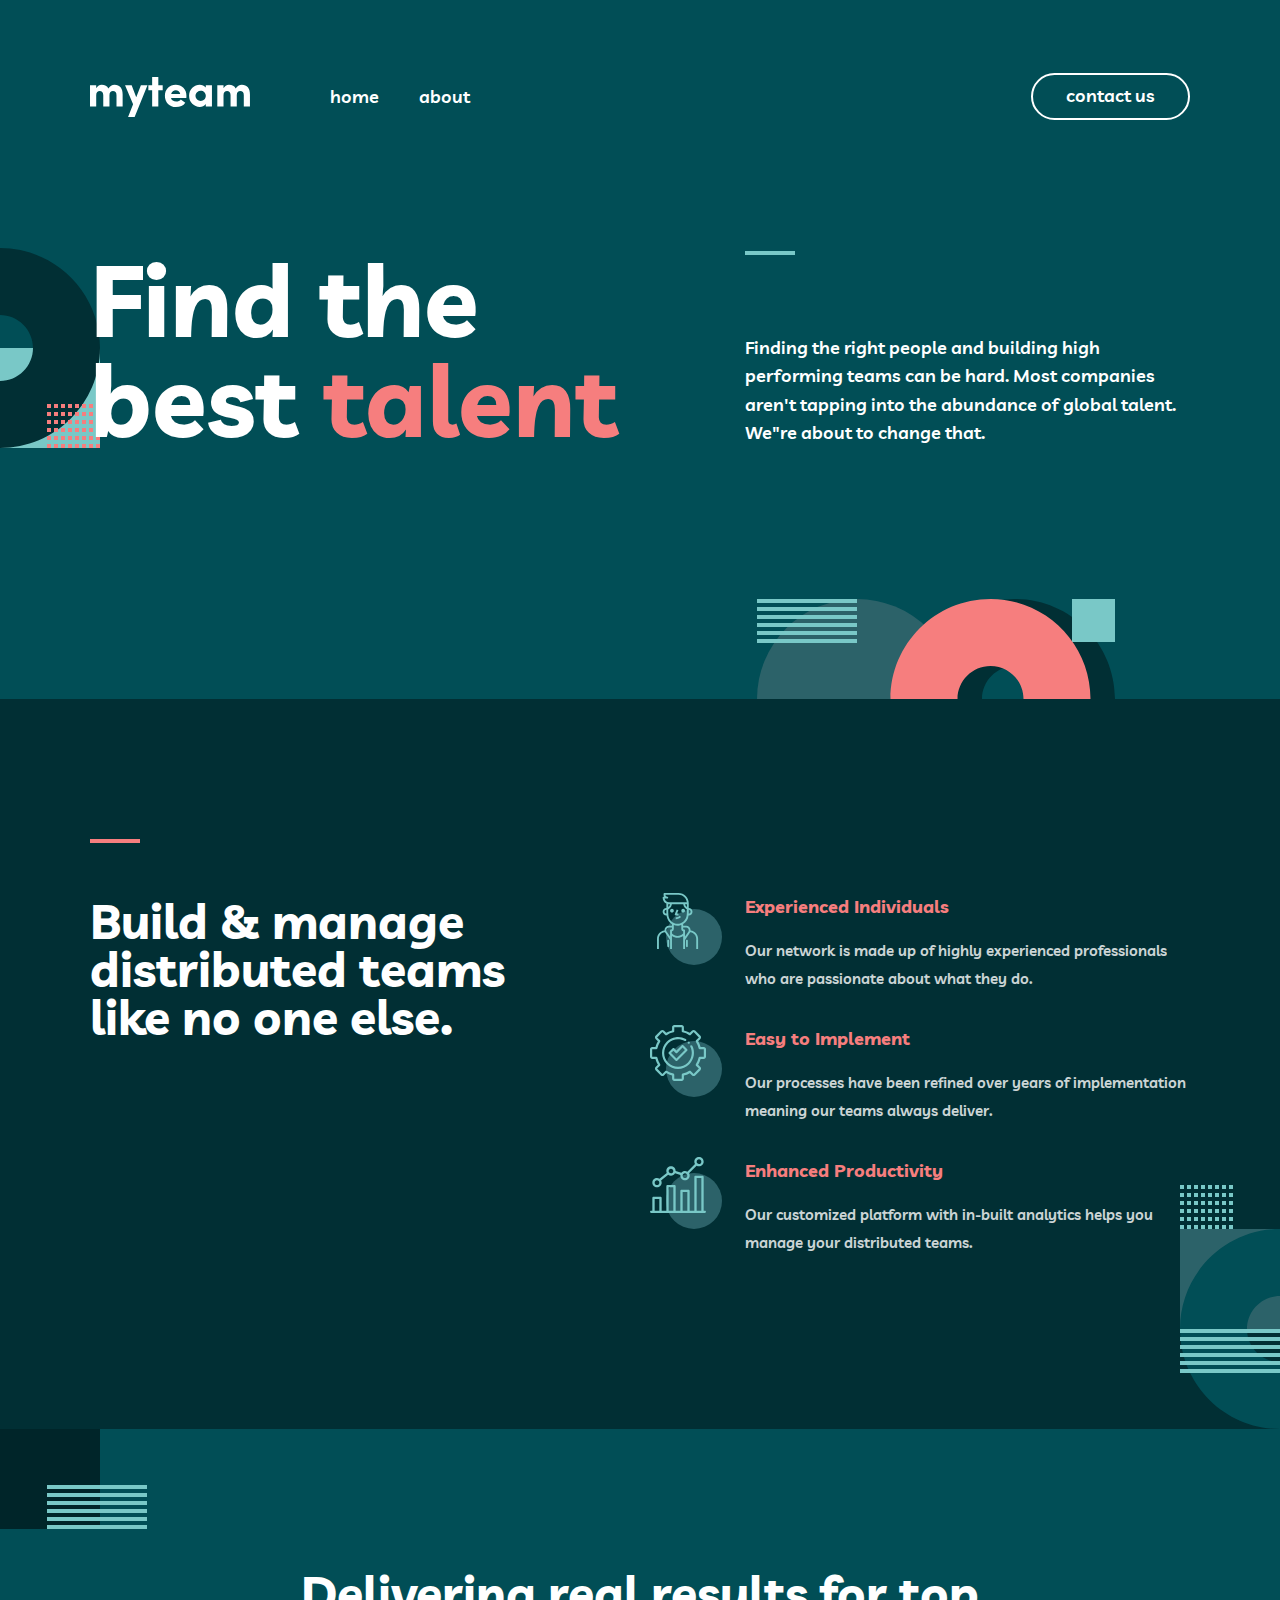
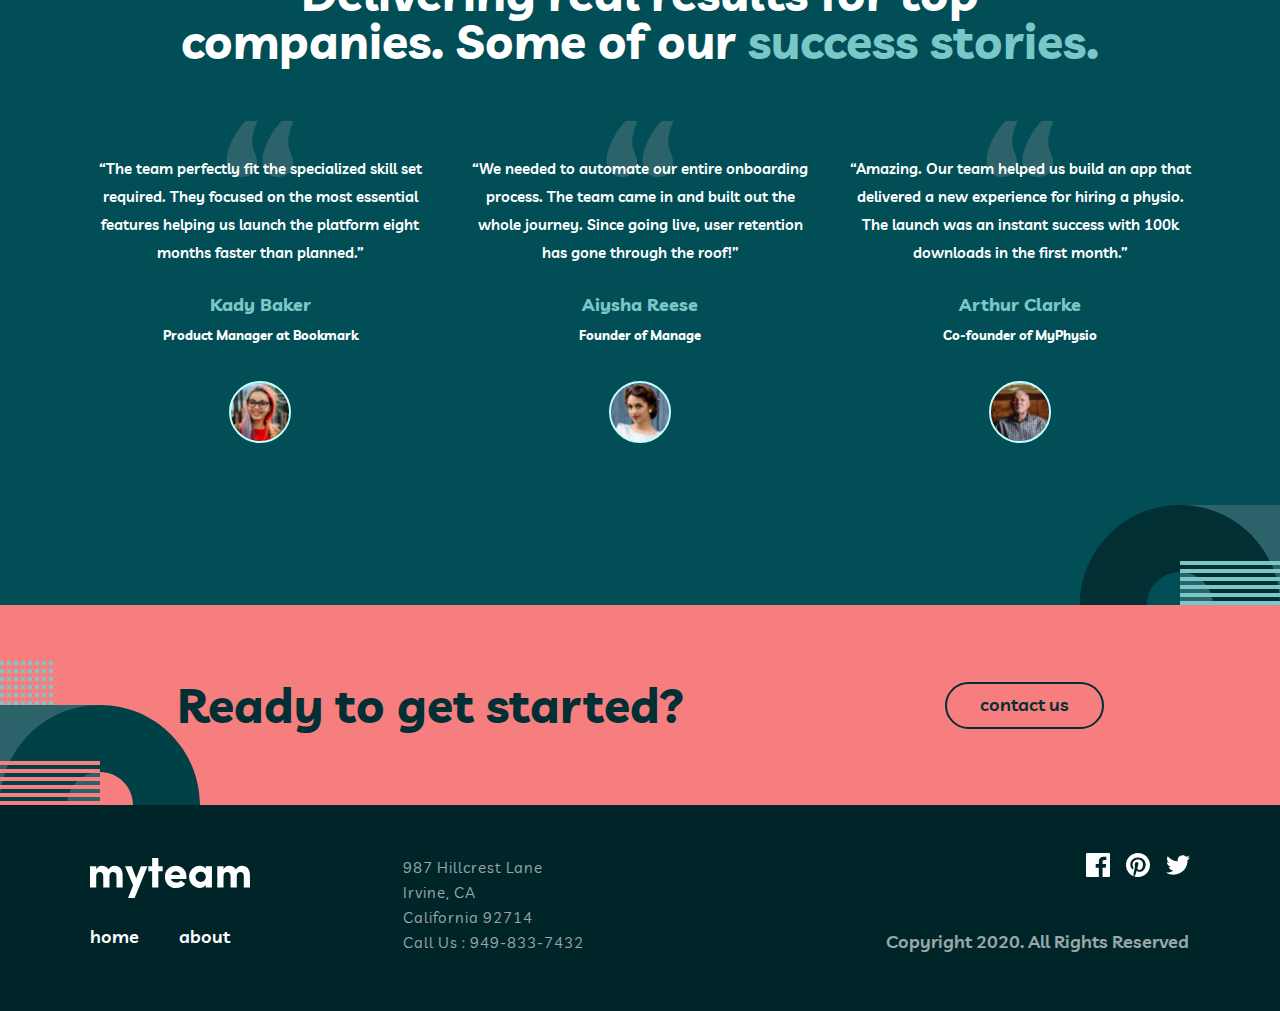
==== index.html @ 6adf0f61 "My team" ====
<!DOCTYPE html>
<html lang="en">
<head>
    <meta charset="UTF-8">
    <meta http-equiv="X-UA-Compatible" content="IE=edge">
    <meta name="viewport" content="width=device-width, initial-scale=1.0">
    <title>My Team</title>
    <link rel="stylesheet" href="./css/style.css">
</head>
<body>
      <!-- HEADER -->
      <header class="header">
        <div class="header__container container">
          <!-- LOGO -->
          <a class="logo-link" href="index.html">
            <img class="logo-link__image" src="./images/myteam-logo.svg" alt="My team logo" width="160" height="40">
          </a>
          <!-- NAV -->
          <nav class="sitenav">
            <ul class="sitenav__list">
              <li class="sitenav__item">
                <a class="sitenav__link" href="#">home</a>
              </li>
              <li class="sitenav__item">
                <a class="sitenav__link sitenav__link--active" href="#">about</a>
              </li>
            </ul>
          </nav>
      <!-- HEADER BTN -->
        <a href="#" class="btn header-btn btn-light">
             contact us 
        </a>
        </div>
      </header>
      <!-- MAIN -->
      <main class="main">
        <!-- HERO -->
         <section class="hero">
            <div class="hero-container container">
              <div class="hero__title-wrapper">
                <h1 class="hero__title">
                    Find the <br> best <span class="text-primary">talent</span>
                </h1>
              </div>
                <div class="hero__info">
                    <hr class="hero__divider site-divider">
                    <p class="hero__description">
                    Finding the right people and building high performing teams can be hard. Most companies aren't tapping into the abundance of global talent. We"re about to change that.
                    </p>
                </div>
            </div>
        </section>
        <!-- FEATURES -->
        <section class="features">
            <div class="features__container container">
                <div class="features__info-title"> 
                    <div class="site-divider features__divider"></div>
                    <h2 class="features__title">
                      Build & manage distributed teams like no one else.
                    </h2>
                  </div>
                  <div class="features__list-wrapper">
                    <ul class="features__list">
                      <div class="features__item">
                        <img class="features__image" src="./images/features-1.svg" alt="Experienced Individuals" width="72" height="72"/>
                        <div class="features__info-wrapper">
                            <h3 class="features__item-title">Experienced Individuals</h3>
                            <p class="features__item-description">
                            Our network is made up of highly experienced professionals
                            who are passionate about what they do.</p>
                        </div>
                      </div>
                      <div class="features__item">
                          <img class="features__image" src="./images/features-2.svg" alt="Easy to Implement"  width="72" height="72"/>
                        <div class="features__info-wrapper">
                          <h3 class="features__item-title">Easy to Implement</h3>
                          <p class="features__item-description">Our processes have been refined over years of implementation meaning our teams always deliver.</p>
                        </div>
                      </div>
                      <div class="features__item">
                        <img class="features__image"  src="./images/features-3.svg"  alt="Enhanced Productivity"  width="72" height="72"/>
                        <div class="features__info-wrapper">
                          <h3 class="features__item-title">Enhanced Productivity</h3>
                          <p class="features__item-description">Our customized platform with in-built analytics helps you manage your  distributed teams.</p>
                        </div>
                      </div>
                    </ul>
                  </div>
            </div>
        </section>
        <!-- RESULtS -->
        <section class="results">
            <div class="results-container container">
                    <h2 class="results__heading">Delivering real results for top <br> companies. Some of our <span class="text-secondary">success stories.</span></h2>               
                    <div class="results__wrapper">
                        <div class="results__wrapper-col-3">
                            <img class="results__wrapper-images" src="./images/____remax____.svg" alt="Kady Baker" width="67" height="56">
                           <div class="results-remax">
                            <p class="results__wrapper-description"> “The team perfectly fit the specialized skill set required. They focused on the most essential features helping us launch the platform eight months faster than planned.”</p>
                            <h4 class="results__wrapper-title">Kady Baker</h4>
                            <h5 class="results__wrapper-remaxx">Product Manager at Bookmark</h5>
                            <img class="results__wrapper-remax" src="./images/kady.svg" alt="maneger" width="62" height="62">
                           </div>
                        </div>
                        <div class="results__wrapper-col-3">
                            <img class="results__wrapper-images" src="./images/____remax____.svg" alt="Kady Baker" width="67" height="56">
                           <div class="results-remax">
                            <p class="results__wrapper-description">“We needed to automate our entire onboarding process. The team came in and built out the whole journey. Since going live, user retention has gone through the roof!”</p>
                            <h4 class="results__wrapper-title">Aiysha Reese</h4>
                            <h5 class="results__wrapper-remaxx">Founder of Manage</h5>
                            <img class="results__wrapper-remax" src="./images/aisha.svg" alt="maneger" width="62" height="62">
                           </div>
                        </div>
                        <div class="results__wrapper-col-3">
                            <img class="results__wrapper-images" src="./images/____remax____.svg" alt="Kady Baker" width="67" height="56">
                           <div class="results-remax">
                            <p class="results__wrapper-description">“Amazing. Our team helped us build an app that delivered a new experience for hiring a physio. The launch was an instant success with 100k downloads in the first month.”</p>
                            <h4 class="results__wrapper-title">Arthur Clarke</h4>
                            <h5 class="results__wrapper-remaxx">Co-founder of MyPhysio</h5>
                            <img class="results__wrapper-remax" src="./images/arthur.svg" alt="maneger" width="62" height="62">
                           </div>
                        </div>
                    </div>
            </div>
        </section>
        <!-- STARTED -->
        <section class="started drop">
            <div class="started-container container">
                <h2 class="started__title">Ready to get started?</h2>
                 <a class="btn started-btn dark-btn" href="#">contact us</a>
            </div>
        </section>
     </main>
     <!-- FOOTER -->
      <footer class="footer">
        <div class="footer-container container">
            <ul class="footer-list">
                <a class="footer__list-logo" href="#">
                    <img class="footer__logo-image" src="./images/myteam-logo.svg" alt="My team logo" height="40" width="160">
                </a>
             <div class="footer__list-page">
                <li class="footer__item"><a class="footer__list-link" href="index.html">home</a></li>
                <li class="footer__item"><a class="footer__list-link" href="#">about</a></li>
             </div>
            </ul>
             <div class="footer-wrapper">
                <ul class="footer__wrapper-list">
                    <li class="footer__wrapper-item">987  Hillcrest Lane</li>
                    <li class="footer__wrapper-item">Irvine, CA </li>
                    <li class="footer__wrapper-item">California 92714</li>
                    <li class="footer__wrapper-item">Call Us : 949-833-7432</li>
                </ul>
             </div>
            <div class="socials">
                <div class="socials__wrap">
                 <a class="socials__link" href="#"><img class="socials-image" src="./images/icon-facebook.svg" alt="facebook" height="24" width="24"></a>
                <a class="socials__link" href="#"><img class="socials-image" src="./images/icon-pinterest.svg" alt="pinterest" height="24" width="24"></a>
                <a class="socials__link" href="#"><img class="socials-image" src="./images/icon-twitter.svg" alt="twitter" height="24" width="24"></a>
                </div>   
                <p class="socials__description">
                    Copyright 2020. All Rights Reserved
                </p>
            </div>
        </div>
      </footer>
</body>
</html>
---- css/style.css ----
/* livvic-regular - latin */
@font-face {
    font-family: 'Livvic';
    font-style: normal;
    font-weight: 400;
    src: local(''),
         url('../fonts/livvic-v13-latin-regular.woff2') format('woff2'), /* Chrome 26+, Opera 23+, Firefox 39+ */
         url('../fonts/livvic-v13-latin-regular.woff') format('woff'); /* Chrome 6+, Firefox 3.6+, IE 9+, Safari 5.1+ */
  }
  /* livvic-500italic - latin */
  @font-face {
    font-family: 'Livvic';
    font-style: italic;
    font-weight: 500;
    src: local(''),
         url('../fonts/livvic-v13-latin-500italic.woff2') format('woff2'), /* Chrome 26+, Opera 23+, Firefox 39+ */
         url('../fonts/livvic-v13-latin-500italic.woff') format('woff'); /* Chrome 6+, Firefox 3.6+, IE 9+, Safari 5.1+ */
  }
  /* livvic-600 - latin */
  @font-face {
    font-family: 'Livvic';
    font-style: normal;
    font-weight: 600;
    src: local(''),
         url('../fonts/livvic-v13-latin-600.woff2') format('woff2'), /* Chrome 26+, Opera 23+, Firefox 39+ */
         url('../fonts/livvic-v13-latin-600.woff') format('woff'); /* Chrome 6+, Firefox 3.6+, IE 9+, Safari 5.1+ */
  }
  /* livvic-700 - latin */
  @font-face {
    font-family: 'Livvic';
    font-style: normal;
    font-weight: 700;
    src: local(''),
         url('../fonts/livvic-v13-latin-700.woff2') format('woff2'), /* Chrome 26+, Opera 23+, Firefox 39+ */
         url('../fonts/livvic-v13-latin-700.woff') format('woff'); /* Chrome 6+, Firefox 3.6+, IE 9+, Safari 5.1+ */
  }
  /* livvic-700italic - latin */
  @font-face {
    font-family: 'Livvic';
    font-style: italic;
    font-weight: 700;
    src: local(''),
         url('../fonts/livvic-v13-latin-700italic.woff2') format('woff2'), /* Chrome 26+, Opera 23+, Firefox 39+ */
         url('../fonts/livvic-v13-latin-700italic.woff') format('woff'); /* Chrome 6+, Firefox 3.6+, IE 9+, Safari 5.1+ */
  }
  *,
  *::before,
  *::after {
    margin: 0;
    padding: 0;
    box-sizing: border-box;
  }
  html
  {
    height: 100%;
    font-size: 62.5%;
  }
  ul, ol
  {
    list-style: none;
  }
  a
  {
    text-decoration: none;
  }
  img
  {
    display: flex;
  }
  body
  {
    font-weight: 600;
    font-size: 1.8rem;
    line-height: 2.8rem;
    color: #FFFFFF;
    height: 100%;
    display: flex;
    flex-direction: column;
    background-color: #014E56;
    font-family: 'Livvic', Arial, Helvetica, sans-serif;
  }
  .btn
  {
    display: inline-block;
    border-radius: 24px;
    border: 2px solid transparent;
    padding: 9px 33px 11px;
    line-height: initial;
    transition: 0.3s ease;
  }
  .header-btn {
    color: #fff;
    border-color: #fff;
  }
  .btn-light:hover
  {
     color:#002529;
     background-color: #FFFFFF;
  }
  .btn-light:active
  {
     opacity: 0.5;
     background-color: transparent;
     border-color: #fff;
     color: #fff;
  }
  .container
  {
    width: 100%;
    max-width: 1160px;
    margin-right: auto;
    margin-left: auto;
    padding-right: 3rem;
    padding-left: 3rem;
  }
  .main
  {
    flex-grow: 1;
  }
  .header 
  {
    padding: 7.3rem 0;
  }
  .header__container 
  {
    display: flex;
    align-items: center;
    justify-content: space-between;
  }
  .logo-link {
    margin-right: 8rem;
  }
  .sitenav {
    margin-right: auto;
  }
  .sitenav__list {
    display: flex;
  }
  .sitenav__item:not(:last-child) {
    margin-right: 4rem;
  }
  .sitenav__link {
   color: #fff;
   transition: 0.3s ease;
  }
  .sitenav__link:hover
  {
    color: #F67E7E;
  }
  /* HERO */
  .hero {
    background: url('../images/hero-left.svg'),
    url('../images/hero-bottom.svg'); 
    background-repeat: no-repeat;
    background-position: left top 55px, right 16.5rem bottom;
    padding-top: 5.6rem;    
    padding-bottom: 25rem;
  }
.hero-container {
    display: flex;
    align-items: center;
    justify-content: space-between;
  }
.hero__title-wrapper{
    width: 635px;
  }
  .hero__title
  {
    font-size: 10rem;
    line-height: 1;
  }
.text-primary {
    color: #F67E7E;
  }
.hero__info {
    width: 445px;
  }
.hero__divider 
  {
    margin-bottom: 7.9rem; 
  }
.site-divider {
    width: 50px;
    height: 4px;
    background-color: #79c8c7;
    border: 0;
  }
.hero__description {
    line-height: 1.56;
  }
/* FEATURES */
.features {
    background-color: #012f34;
    background-image: url('../images/features-bottom.svg');
    padding: 14rem 0;
    background-repeat: no-repeat;
    background-position: right bottom;
  }
  
  .features__container {
    display: flex;
    justify-content: space-between;
  }
  
  .features__info-title {
    width: 445px;
  }
  
  .features__divider {
    background-color: #f67e7e;
    margin-bottom: 5.4rem;
  }
  
  .features__title {
    font-size: 4.8rem;
    line-height: 1;
  }
  .features__list-wrapper {
    margin-top: 5.4rem;
    width: 540px;
  }
  .features__item {
    display: flex;
    gap: 23px;
  }
  .features__item{
    margin-bottom: 3.2rem;
  }
  .features__item-title {
    color: #f67e7e;
    font-size: 1.8rem;
    margin-bottom: 1.6rem;
  }
  .features__item-description {
    font-size: 1.5rem;
    opacity: 0.8;
    mix-blend-mode: normal;
  }
  /* RESULTS */
  .results {
    padding: 14rem 0;
    background: url('../images/reviews-bg-left.svg'),
    url('../images/reviews-bg-right.svg');
    background-repeat: no-repeat;
    background-position: left top, right  bottom;
}
.results-container {
    justify-content: center;
    align-items: center;
    display: flex;
    flex-wrap: wrap ;
}
.results__heading {
    text-align: center;
    font-size: 48px;
    line-height: 48px;
    margin-bottom: 5.6rem;
}
.text-secondary {
    color: #79C8C7;
}
.results__wrapper {
    display: flex;
    gap: 3rem;
}
.results__wrapper-col-3
{
    text-align: center;
}
.results__wrapper-images 
{
    width: 100%;
}
.results-remax
{
    top: -2.2rem;
    position: relative;
    width: 350px;
}
.results__wrapper-description {
    font-size: 1.5rem;
    margin-bottom: 2.4rem;
}
.results__wrapper-title {
    margin-bottom: 2px;
    color: #79C8C7;
}
.results__wrapper-remax {
    width: 100%;
}
.results__wrapper-remaxx {
    font-size: 1.3rem;
    margin-bottom: 3.2rem;
}
/* STARTED */
.started {
    padding: 7.6rem 0;
    
    background: url('../images/footer.svg');
    background-repeat: no-repeat;
    background-position: left  bottom;
}
.drop
{
    background-color: #F67E7E;
}
.started-container {
    display: flex;
    align-items: center;
    justify-content: center;
    gap: 26rem;
}
.started__title {
    color: #012F34;
    font-size: 4.8rem;
    line-height: 48px;
}
.started-btn {
    color: #012F34;
    border-color: #012F34;
}
.dark-btn:hover {
    background: #012F34;
    color: #FFFFFF;            
}
.dark-btn:active {
    background: #fff;
    color:  #012F34;
    opacity: 0.5;            
}
/* FOOTER */
.footer {
    padding: 48px 0  55px;
    background-color:#002529;
}
.footer-container {
    display: flex;
    align-items: center;
    justify-content: space-between;
}
.footer__list-link {
    color: #fff;
}
.footer__list-page
{
    display: flex;
    gap: 4rem;
}
.footer__logo-image
{
    margin-bottom: 2.5rem;
}
.footer-wrapper
{
    margin-right: 15rem;
}
.socials__wrap
{   
    display: flex;
    margin-bottom: 5.1rem;
    gap: 1.6rem;
    margin-left: 20rem;
}
.socials__description {
    opacity: 0.6;
}
.footer__wrapper-item
{
    letter-spacing: 1px;
    font-size: 1.5rem;
    line-height: 25px;
    font-weight: 500;
    color: #FFFFFF;
    opacity: 0.6;   
}
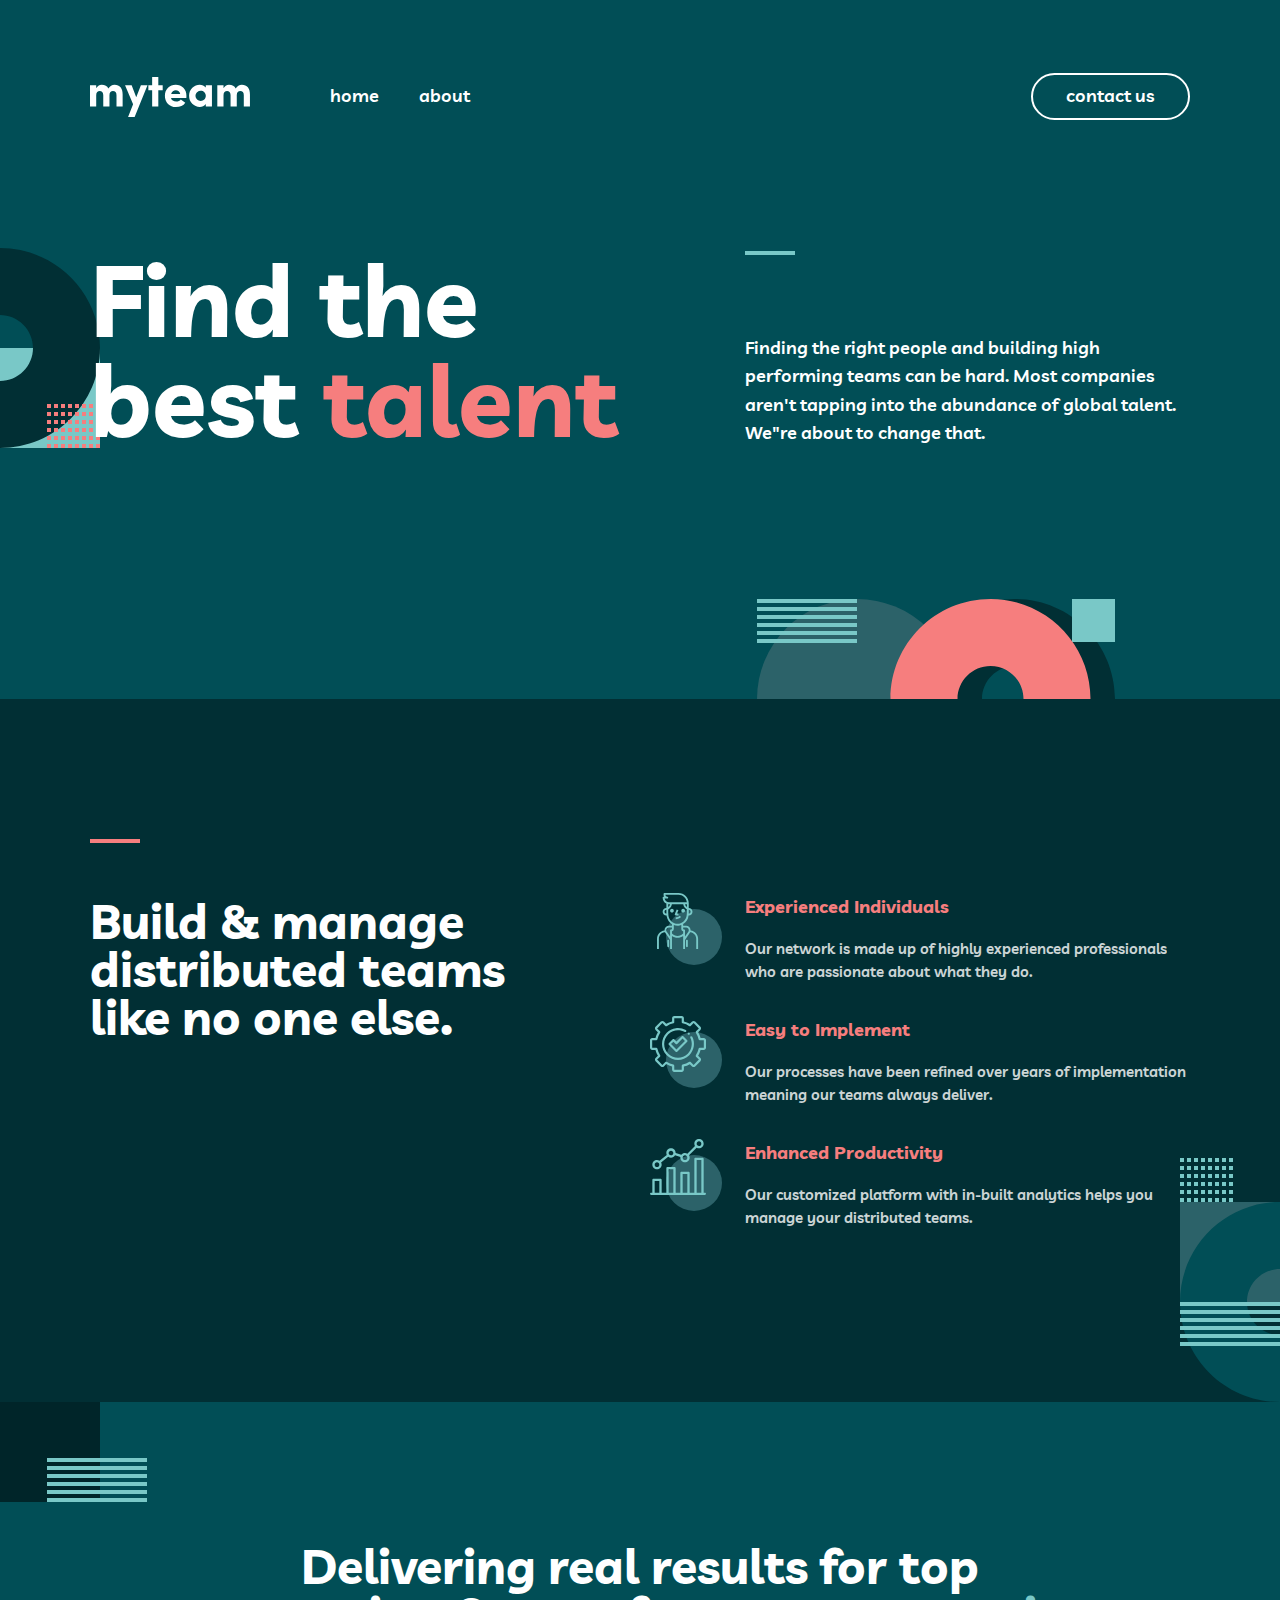
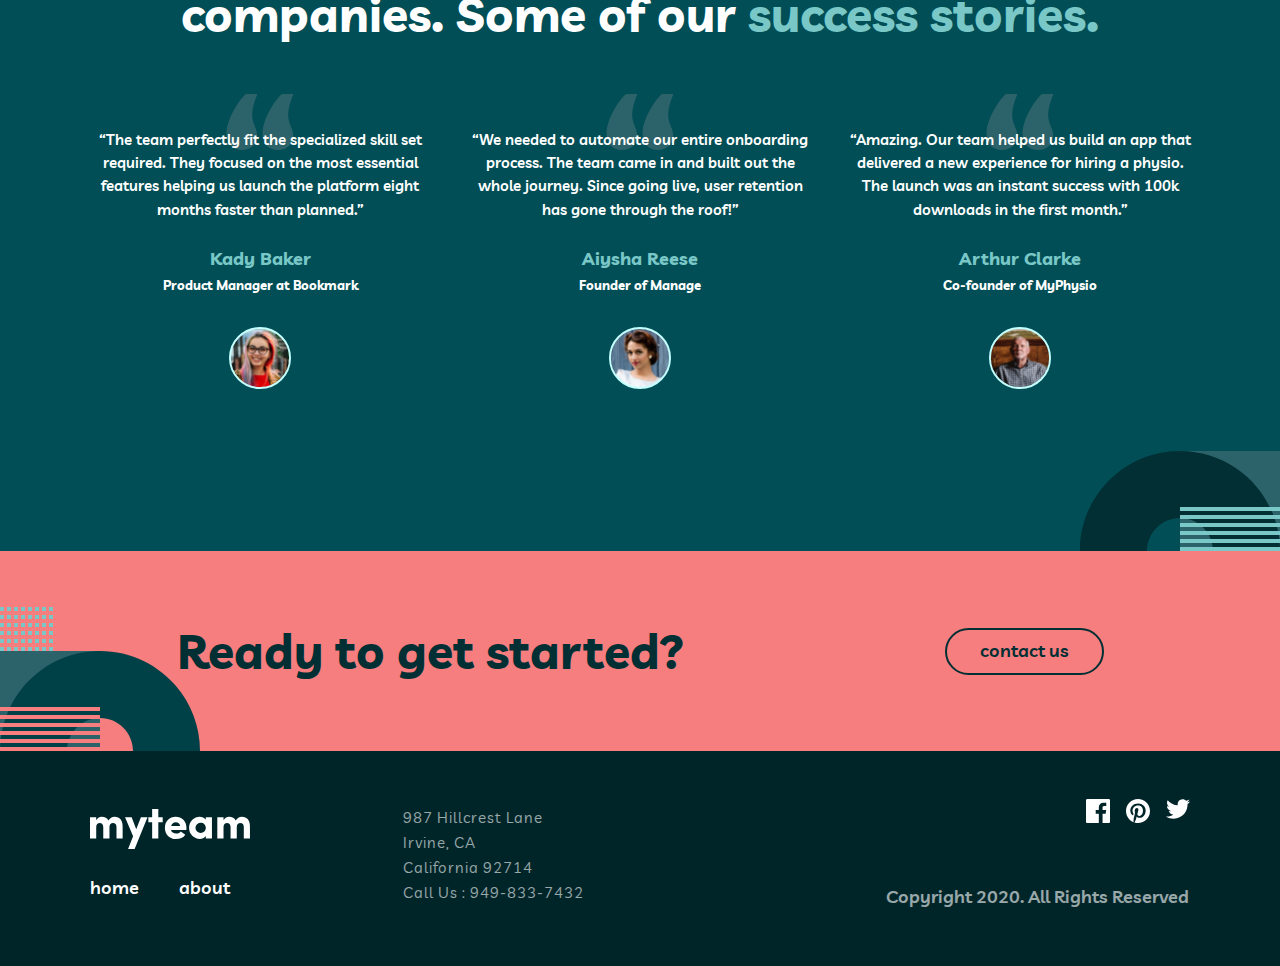
==== commit ffd5be80: "My team" ====
--- a/index.html
+++ b/index.html
@@ -4,7 +4,7 @@
     <meta charset="UTF-8">
     <meta http-equiv="X-UA-Compatible" content="IE=edge">
     <meta name="viewport" content="width=device-width, initial-scale=1.0">
-    <title>My Team</title>
+    <title>My Team | Home</title>
     <link rel="stylesheet" href="./css/style.css">
 </head>
 <body>
@@ -22,12 +22,12 @@
                 <a class="sitenav__link" href="#">home</a>
               </li>
               <li class="sitenav__item">
-                <a class="sitenav__link sitenav__link--active" href="#">about</a>
+                <a class="sitenav__link" href="./pages/about.html">about</a>
               </li>
             </ul>
           </nav>
       <!-- HEADER BTN -->
-        <a href="#" class="btn header-btn btn-light">
+        <a href="./pages/contact.html" class="btn header-btn btn-light">
              contact us 
         </a>
         </div>
@@ -140,7 +140,7 @@
                 </a>
              <div class="footer__list-page">
                 <li class="footer__item"><a class="footer__list-link" href="index.html">home</a></li>
-                <li class="footer__item"><a class="footer__list-link" href="#">about</a></li>
+                <li class="footer__item"><a class="footer__list-link" href="./pages/about.html">about</a></li>
              </div>
             </ul>
              <div class="footer-wrapper">
@@ -153,9 +153,28 @@
              </div>
             <div class="socials">
                 <div class="socials__wrap">
-                 <a class="socials__link" href="#"><img class="socials-image" src="./images/icon-facebook.svg" alt="facebook" height="24" width="24"></a>
-                <a class="socials__link" href="#"><img class="socials-image" src="./images/icon-pinterest.svg" alt="pinterest" height="24" width="24"></a>
-                <a class="socials__link" href="#"><img class="socials-image" src="./images/icon-twitter.svg" alt="twitter" height="24" width="24"></a>
+                <li class="socials__item">
+                  <a class="socials__link" href="#">
+                    <svg width="24" height="24" viewBox="0 0 24 24" fill="none" xmlns="http://www.w3.org/2000/svg">
+                      <path d="M22.675 0H1.325C0.593 0 0 0.593 0 1.325V22.676C0 23.407 0.593 24 1.325 24H12.82V14.706H9.692V11.084H12.82V8.413C12.82 5.313 14.713 3.625 17.479 3.625C18.804 3.625 19.942 3.724 20.274 3.768V7.008L18.356 7.009C16.852 7.009 16.561 7.724 16.561 8.772V11.085H20.148L19.681 14.707H16.561V24H22.677C23.407 24 24 23.407 24 22.675V1.325C24 0.593 23.407 0 22.675 0Z" fill="white"/>
+                      </svg>                      
+                  </a>
+                </li>
+                <li class="socials__item">
+                  <a class="socials__link" href="#">
+                    <svg width="24" height="24" viewBox="0 0 24 24" fill="none" xmlns="http://www.w3.org/2000/svg">
+                      <path d="M12 0C5.373 0 0 5.372 0 12C0 17.084 3.163 21.426 7.627 23.174C7.522 22.225 7.427 20.769 7.669 19.733C7.887 18.796 9.076 13.768 9.076 13.768C9.076 13.768 8.717 13.049 8.717 11.986C8.717 10.318 9.684 9.072 10.888 9.072C11.911 9.072 12.406 9.841 12.406 10.762C12.406 11.791 11.751 13.33 11.412 14.757C11.129 15.951 12.011 16.926 13.189 16.926C15.322 16.926 16.961 14.677 16.961 11.431C16.961 8.558 14.897 6.549 11.949 6.549C8.535 6.549 6.531 9.11 6.531 11.756C6.531 12.787 6.928 13.894 7.424 14.494C7.522 14.613 7.536 14.718 7.507 14.839L7.174 16.199C7.121 16.419 7 16.466 6.772 16.36C5.273 15.662 4.336 13.471 4.336 11.711C4.336 7.926 7.086 4.449 12.265 4.449C16.428 4.449 19.663 7.416 19.663 11.38C19.663 15.516 17.056 18.844 13.436 18.844C12.22 18.844 11.077 18.213 10.686 17.466L9.938 20.319C9.667 21.362 8.936 22.669 8.446 23.465C9.57 23.812 10.763 24 12 24C18.627 24 24 18.627 24 12C24 5.372 18.627 0 12 0Z" fill="white"/>
+                      </svg>                      
+                  </a>
+                </li>
+                <li class="socials__item">
+                  <a class="socials__link" href="#">
+                    <svg width="24" height="20" viewBox="0 0 24 20" fill="none" xmlns="http://www.w3.org/2000/svg">
+                      <path d="M24 2.55699C23.117 2.94899 22.168 3.21299 21.172 3.33199C22.189 2.72299 22.97 1.75799 23.337 0.607986C22.386 1.17199 21.332 1.58199 20.21 1.80299C19.313 0.845986 18.032 0.247986 16.616 0.247986C13.437 0.247986 11.101 3.21399 11.819 6.29299C7.728 6.08799 4.1 4.12799 1.671 1.14899C0.381 3.36199 1.002 6.25699 3.194 7.72299C2.388 7.69699 1.628 7.47599 0.965 7.10699C0.911 9.38799 2.546 11.522 4.914 11.997C4.221 12.185 3.462 12.229 2.69 12.081C3.316 14.037 5.134 15.46 7.29 15.5C5.22 17.123 2.612 17.848 0 17.54C2.179 18.937 4.768 19.752 7.548 19.752C16.69 19.752 21.855 12.031 21.543 5.10599C22.505 4.41099 23.34 3.54399 24 2.55699Z" fill="white"/>
+                      </svg>
+                      
+                </a>
+                </li>
                 </div>   
                 <p class="socials__description">
                     Copyright 2020. All Rights Reserved
--- a/css/style.css
+++ b/css/style.css
@@ -43,6 +43,43 @@
          url('../fonts/livvic-v13-latin-700italic.woff2') format('woff2'), /* Chrome 26+, Opera 23+, Firefox 39+ */
          url('../fonts/livvic-v13-latin-700italic.woff') format('woff'); /* Chrome 6+, Firefox 3.6+, IE 9+, Safari 5.1+ */
   }
+
+  /* --------------------- CUSTOM CSS ------------------------- */
+
+  :root
+  {
+    --primary-light-color:#F67E7E;
+    --primary-midnight-color:#014E56;
+    --primary-white-color: #ffffff;
+
+    --secondary-rapture-blue-color: #79C8C7;
+    --secondary-police-blue-color: #2C6269;
+    --secondary-deep-jungle-green-color:#004047;
+    --secondary-sacramento-state-green-color: #012F34;
+    --secondary-dark-green-color:#002529;
+
+    --main-font-family: 'Livvic', Arial,  Helvetica, sans-serif;
+
+    --main-font-size-1: 1.8rem;
+    --main-font-size-2: 1.5rem;
+
+    --main-font-weight: 600;
+
+    --main-line-height-1: 1.56;
+    --main-line-height-2: 1.67;
+  
+    --h1-large-size: 10rem;
+    --h1-large-line-height: 1;
+     
+    --h1-small-size: 6.4rem;
+    --h1-small-line-height: 0.88;
+  
+    --h2-size: 4.8rem;
+    --h2-line-height: 1;
+  
+    --h3-size: 1.8rem;
+    --h3-line-height: 1.56;
+  }
   *,
   *::before,
   *::after {
@@ -55,7 +92,7 @@
     height: 100%;
     font-size: 62.5%;
   }
-  ul, ol
+  ul, li
   {
     list-style: none;
   }
@@ -67,17 +104,18 @@
   {
     display: flex;
   }
+
   body
   {
-    font-weight: 600;
-    font-size: 1.8rem;
-    line-height: 2.8rem;
-    color: #FFFFFF;
+    font-weight: var(--main-font-weight);
+    font-size: var(--main-font-size-1);
+    line-height: var(--main-line-height-1);
+    color: var(--primary-white-color);
     height: 100%;
     display: flex;
     flex-direction: column;
-    background-color: #014E56;
-    font-family: 'Livvic', Arial, Helvetica, sans-serif;
+    background-color:var(--primary-midnight-color);
+    font-family: var(--main-font-family);
   }
   .btn
   {
@@ -89,20 +127,20 @@
     transition: 0.3s ease;
   }
   .header-btn {
-    color: #fff;
-    border-color: #fff;
-  }
+    color: var(--primary-white-color);
+    border-color: var(--primary-white-color);
+  } 
   .btn-light:hover
   {
-     color:#002529;
-     background-color: #FFFFFF;
+     color: var(--secondary-dark-green-color);
+     background-color: var(--primary-white-color);
   }
   .btn-light:active
   {
      opacity: 0.5;
      background-color: transparent;
-     border-color: #fff;
-     color: #fff;
+     border-color: var(--primary-white-color);
+     color: var(--primary-white-color);
   }
   .container
   {
@@ -140,12 +178,16 @@
     margin-right: 4rem;
   }
   .sitenav__link {
-   color: #fff;
+   color: var(--primary-white-color);
    transition: 0.3s ease;
   }
   .sitenav__link:hover
   {
-    color: #F67E7E;
+    color: var(--primary-light-color);
+  }
+  .active
+  {
+   color: var(--primary-light-color);
   }
   /* HERO */
   .hero {
@@ -170,7 +212,7 @@
     line-height: 1;
   }
 .text-primary {
-    color: #F67E7E;
+    color: var(--primary-light-color);
   }
 .hero__info {
     width: 445px;
@@ -182,7 +224,7 @@
 .site-divider {
     width: 50px;
     height: 4px;
-    background-color: #79c8c7;
+    background-color: var(--secondary-rapture-blue-color);
     border: 0;
   }
 .hero__description {
@@ -190,7 +232,7 @@
   }
 /* FEATURES */
 .features {
-    background-color: #012f34;
+    background-color: var(--secondary-sacramento-state-green-color);
     background-image: url('../images/features-bottom.svg');
     padding: 14rem 0;
     background-repeat: no-repeat;
@@ -207,7 +249,7 @@
   }
   
   .features__divider {
-    background-color: #f67e7e;
+    background-color: var(--primary-light-color);
     margin-bottom: 5.4rem;
   }
   
@@ -227,7 +269,7 @@
     margin-bottom: 3.2rem;
   }
   .features__item-title {
-    color: #f67e7e;
+    color: var(--primary-light-color);
     font-size: 1.8rem;
     margin-bottom: 1.6rem;
   }
@@ -252,12 +294,12 @@
 }
 .results__heading {
     text-align: center;
-    font-size: 48px;
-    line-height: 48px;
+    font-size: var(--h2-size);
+    line-height: var(--h2-line-height);
     margin-bottom: 5.6rem;
 }
 .text-secondary {
-    color: #79C8C7;
+    color: var(--secondary-rapture-blue-color);
 }
 .results__wrapper {
     display: flex;
@@ -283,7 +325,7 @@
 }
 .results__wrapper-title {
     margin-bottom: 2px;
-    color: #79C8C7;
+    color: var(--secondary-rapture-blue-color);
 }
 .results__wrapper-remax {
     width: 100%;
@@ -295,14 +337,13 @@
 /* STARTED */
 .started {
     padding: 7.6rem 0;
-    
     background: url('../images/footer.svg');
     background-repeat: no-repeat;
     background-position: left  bottom;
 }
 .drop
 {
-    background-color: #F67E7E;
+    background-color: var(--primary-light-color);
 }
 .started-container {
     display: flex;
@@ -311,22 +352,258 @@
     gap: 26rem;
 }
 .started__title {
+    color: var(--secondary-sacramento-state-green-color);
+    font-size: var(--h2-size);
+    line-height: var(--h2-line-height);
+}
+.started-btn {
+    color: var(--secondary-sacramento-state-green-color);
+    border-color: var(--secondary-sacramento-state-green-color);
+}
+.dark-btn:hover {
+    background: var(--secondary-sacramento-state-green-color);
+    color: var(--primary-white-color);            
+}
+.dark-btn:active {
+    background: var(--primary-white-color);
+    color:  var(--secondary-sacramento-state-green-color);
+    opacity: 0.5;            
+}
+/* ABOUT* PAGE */
+/* ABOUT HERO */
+.about {
+  background: url('../images/about-bottom-right.svg'); 
+  background-repeat: no-repeat;
+  background-position: right bottom;
+  padding-top: 5.5rem;   
+  padding-bottom: 12rem;
+  background-color: var(--primary-midnight-color);
+}
+.about-container {
+  display: flex;
+  align-items: center;
+  gap: 5rem;
+}
+.about__title-wrapper {
+  width: 350px;
+}
+.about__title {
+  font-family: 'Livvic', Arial, Helvetica, sans-serif;
+  color: var(--primary-white-color);
+  font-size: var(--h1-large-size);
+  font-weight: 700;
+  line-height: var(--h1-large-line-height);
+}
+.about__info {
+  width: 730px;
+}
+.about__divider {
+  background: var(--primary-light-color);
+  margin-bottom: 40px;
+}
+.about__description {
+  color: var(--primary-white-color);
+}
+/* MEET */
+.meet {
+  background-color: var(--secondary-deep-jungle-green-color);
+  padding: 14rem 0; 
+  background-image: url('../images/meet-bg-left.svg'),
+  url('../images/meet-bg-bottom.svg');
+  background-repeat: no-repeat;
+  background-position: left top, right  bottom;
+}
+.meet__title {
+  font-weight: 700;
+  font-size: var(--h2-size);
+  line-height: var(--h2-line-height);
+  text-align: center;
+  margin-bottom: 6.4rem;
+}
+.meet-wrapper-box {
+  display: flex;
+  gap: 7.6rem 2.5rem;
+  flex-wrap: wrap;
+}
+.meet-wrapper {
+  padding: 3.2rem 2.4rem 5.6rem;
+  position: relative;
+  width: 35rem;
+  background-color: var(--secondary-sacramento-state-green-color);
+  text-align: center;
+  display: flex;
+  flex-direction: column;
+  align-items: center;
+}
+.meet__wrapper-image {
+   margin-bottom: 1.6rem;
+}
+.meet__wrapper-title {
+  color: var(--secondary-rapture-blue-color);
+  font-weight: 700;
+}
+.meet__wrapper-heading {
+  font-style: italic;
+  font-weight: var(--main-font-weight);
+  font-size: var(--main-font-size-2);
+  line-height: var(--main-line-height-1)
+}
+.meet__wrapper-icon {
+  position: absolute;
+  top: 22.5rem;
+  cursor: pointer;
+}
+.meet__wrapper_title {
+  font-weight: 700;
+  color: var(--secondary-rapture-blue-color);
+  margin-bottom: 8px;
+}
+.meet__description {
+  font-size: 1.5rem;
+  width: 254px;
+  margin-bottom: 2.4rem;
+}
+.meet-socials {
+  display: flex;
+  gap: 1.6rem;
+}
+input::before
+{
+    font-family: "Font Awesome 5 Free";
+    font-weight: bold;
+    content: '\f00d';
+    display: inline-block;
+    width: 60px;
+    height: 60px;
+    background: #F67E7E;
+    margin-right: 5px;
+    border-radius: 50%;
+    display: flex;
+    justify-content: center;
+    align-items: center;
+    cursor: pointer;
+    font-size: 2rem;
     color: #012F34;
-    font-size: 4.8rem;
-    line-height: 48px;
-}
-.started-btn {
-    color: #012F34;
-    border-color: #012F34;
-}
-.dark-btn:hover {
-    background: #012F34;
-    color: #FFFFFF;            
-}
-.dark-btn:active {
-    background: #fff;
-    color:  #012F34;
-    opacity: 0.5;            
+    transition: 0.4s ease;
+}
+input
+{
+  appearance: none;
+}
+
+
+
+/* SOME */
+.some {
+  background: var(--secondary-sacramento-state-green-color);
+  padding: 14rem 0;
+  background-image: url('../images/our\ clients.svg');
+  background-repeat: no-repeat;
+  background-position: left top;
+}
+.some__container-title {
+  font-weight: 700;
+  font-size: 4.8rem;
+  line-height: 4.8rem;
+  text-align: center;
+  margin-bottom: 6.4rem;
+
+}
+.some__container-images {
+  display: flex;
+  gap: 8rem;
+}
+/* CONTACT */
+.contact {
+  padding-top: 2.5rem;
+  padding-bottom: 12.8rem;
+  background-image: url('../images/contact-left.svg'),
+  url('../images/contact-right-bottom.svg');
+  background-repeat: no-repeat;
+  background-position: left top, right bottom;
+}
+.contact-container {
+  display: flex;
+  align-items: center;
+  justify-content: space-between;
+}
+.contact__title {
+  font-weight: var(--h1-small-size);
+  font-size: 6.4rem;
+  line-height: var(--h1-large-line-height);
+  margin-bottom: 1.6rem;
+  padding-top: 20px;
+}
+.contact__title-child
+{
+   margin-bottom: 3.2rem;
+   color: var(--primary-light-color);
+   font-size: 3.2rem;
+   font-weight: 700;
+}
+.contact__list-wrapper {
+  width: 540rem;
+}
+.contact__item {
+  display: flex;
+  align-items: center;
+  gap: 2.3rem;
+  margin-bottom: 8px;
+}
+.contact__image
+{
+  margin-bottom: 8px;
+}
+.form
+{
+  display: flex;
+  flex-direction: column;
+  width: 54rem;
+}
+.form-input:not(:last-child) {
+  border: none;
+  outline: none;
+  background-color: transparent;
+  margin-bottom: 18px;
+  border-bottom: 1px solid var(--primary-white-color);
+  width: 540px;
+  padding: 1.6rem;
+  font-size: var(--main-font-size-2);
+  color: var(--primary-white-color);
+  font-weight: 700;
+}
+::placeholder
+{
+  color: var(--primary-white-color);  
+  opacity: 0.6;
+}
+.form-btn {
+  background: var(--primary-white-color);
+  color: var(--secondary-deep-jungle-green-color);
+  font-weight: 600;
+  font-size: 1.8rem;
+  padding: 11px 32px;
+}
+.contact__item-description
+{
+  font-weight: 700;
+}
+.texta
+{
+  resize: none;
+  background-color: transparent;
+  padding: 1.6rem;
+  border: none;
+  outline: none;
+  color: #fff;
+  border-bottom: 1px solid #fff;
+  margin-bottom: 2.4rem;
+  padding-bottom: 4.8rem;
+  font-size: var(--main-font-size-2);
+  font-weight: 700;
+  height: 90px;
+  letter-spacing: 0.25px;
+  cursor: pointer;
 }
 /* FOOTER */
 .footer {
@@ -372,4 +649,12 @@
     font-weight: 500;
     color: #FFFFFF;
     opacity: 0.6;   
-}+}
+.soscials__link
+{
+  transition: 0.3s ease;
+}
+.soscials__link:hover path
+{
+  color: var(--primary-light-color);
+}
